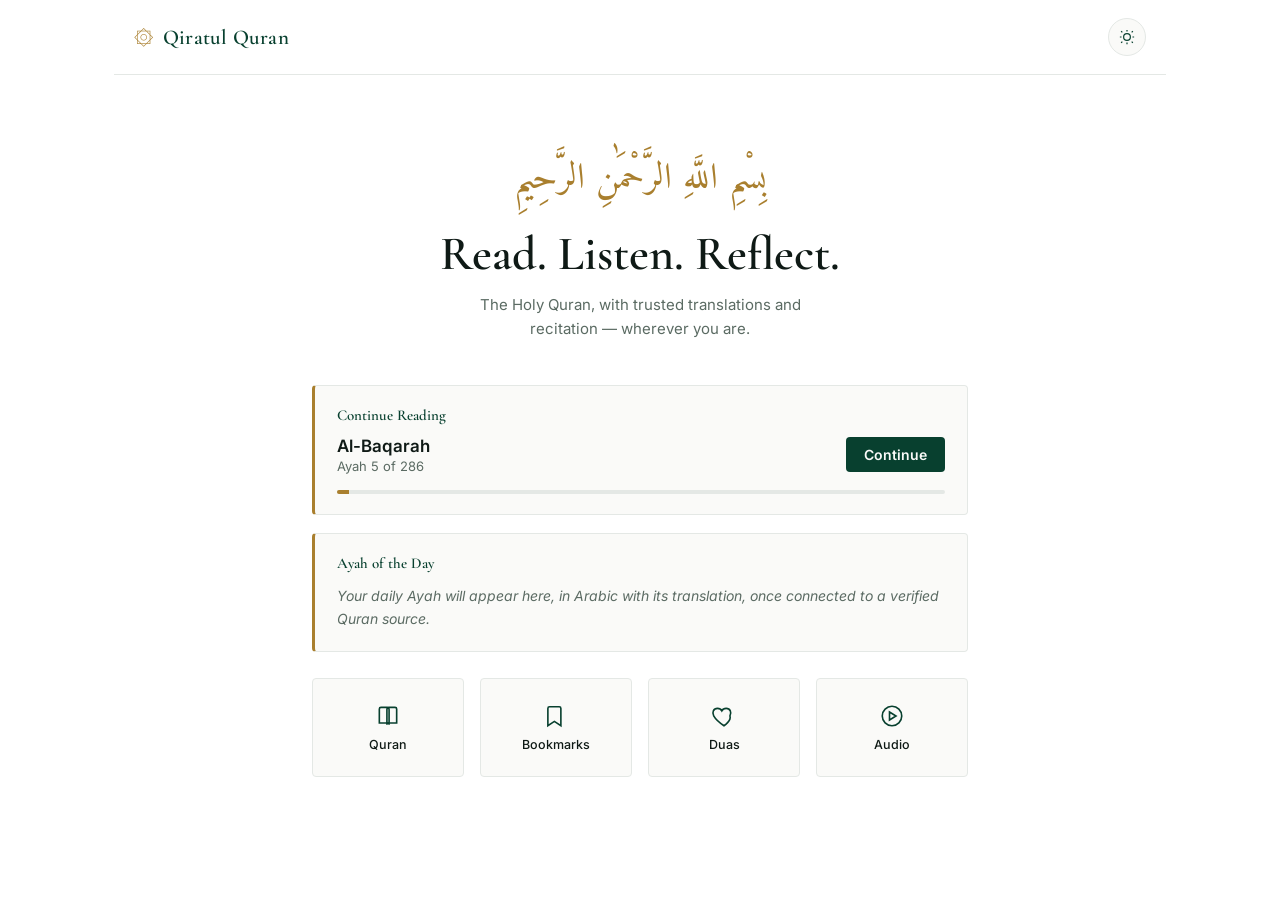
==== index.html @ 1e939fb6 "Add files via upload" ====
<!DOCTYPE html>
<html lang="en">
<head>
<meta charset="UTF-8">
<meta name="viewport" content="width=device-width, initial-scale=1.0">
<title>Qiratul Quran — Read, Listen, Reflect</title>
<meta name="description" content="A clean, authentic way to read, listen to, and reflect on the Holy Quran — with translations, audio, and bookmarks.">
<link rel="preconnect" href="https://fonts.googleapis.com">
<link rel="preconnect" href="https://fonts.gstatic.com" crossorigin>
<link href="https://fonts.googleapis.com/css2?family=Amiri:wght@400;700&family=Cormorant+Garamond:wght@500;600;700&family=Inter:wght@400;500;600;700&display=swap" rel="stylesheet">
<link rel="stylesheet" href="style.css">
</head>
<body>

<div class="app-shell">

  <!-- Top bar -->
  <header class="topbar">
    <div class="brand">
      <span class="brand-mark" aria-hidden="true">۞</span>
      <span class="brand-name">Qiratul Quran</span>
    </div>
    <button class="theme-toggle" id="themeToggle" aria-label="Switch between light and dark mode">
      <svg class="icon-sun" viewBox="0 0 24 24" fill="none" stroke="currentColor" stroke-width="1.6"><circle cx="12" cy="12" r="4.5"/><path d="M12 2.5v2.2M12 19.3v2.2M4.2 4.2l1.55 1.55M18.25 18.25l1.55 1.55M2.5 12h2.2M19.3 12h2.2M4.2 19.8l1.55-1.55M18.25 5.75l1.55-1.55"/></svg>
      <svg class="icon-moon" viewBox="0 0 24 24" fill="none" stroke="currentColor" stroke-width="1.6"><path d="M20 14.2A8.5 8.5 0 1 1 9.8 4a6.8 6.8 0 0 0 10.2 10.2Z"/></svg>
    </button>
  </header>

  <main class="content">

    <!-- Hero -->
    <section class="hero">
      <p class="hero-bismillah" lang="ar" dir="rtl">بِسْمِ اللَّهِ الرَّحْمَٰنِ الرَّحِيمِ</p>
      <h1 class="hero-title">Read. Listen. Reflect.</h1>
      <p class="hero-sub">The Holy Quran, with trusted translations and recitation — wherever you are.</p>
    </section>

    <!-- Continue reading -->
    <section class="panel continue-panel" aria-label="Continue reading">
      <div class="panel-label">Continue Reading</div>
      <div class="continue-row">
        <div class="continue-info">
          <span class="continue-surah">Al-Baqarah</span>
          <span class="continue-ayah">Ayah 5 of 286</span>
        </div>
        <a class="btn btn-primary" href="#">Continue</a>
      </div>
      <div class="progress-track" aria-hidden="true">
        <div class="progress-fill" style="width: 2%;"></div>
      </div>
    </section>

    <!-- Daily Ayah -->
    <section class="panel ayah-panel" aria-label="Ayah of the day">
      <div class="panel-label">Ayah of the Day</div>
      <div class="ayah-placeholder">
        <p>Your daily Ayah will appear here, in Arabic with its translation, once connected to a verified Quran source.</p>
      </div>
    </section>

    <!-- Quick access -->
    <section class="quick-access" aria-label="Quick access">
      <a class="quick-item" href="#">
        <span class="quick-icon" aria-hidden="true">
          <svg viewBox="0 0 24 24" fill="none" stroke="currentColor" stroke-width="1.5"><path d="M4 5.5C4 4.7 4.7 4 5.5 4H11a2 2 0 0 1 2 2v14a1.5 1.5 0 0 0-1.5-1.5H4z"/><path d="M20 5.5c0-.8-.7-1.5-1.5-1.5H13a2 2 0 0 0-2 2v14a1.5 1.5 0 0 1 1.5-1.5H20z"/></svg>
        </span>
        <span class="quick-label">Quran</span>
      </a>
      <a class="quick-item" href="#">
        <span class="quick-icon" aria-hidden="true">
          <svg viewBox="0 0 24 24" fill="none" stroke="currentColor" stroke-width="1.5"><path d="M6 3.5h9a1.5 1.5 0 0 1 1.5 1.5v16l-6-4-6 4V5A1.5 1.5 0 0 1 6 3.5Z"/></svg>
        </span>
        <span class="quick-label">Bookmarks</span>
      </a>
      <a class="quick-item" href="#">
        <span class="quick-icon" aria-hidden="true">
          <svg viewBox="0 0 24 24" fill="none" stroke="currentColor" stroke-width="1.5"><path d="M12 21s-7-4.6-9.5-9.1C.7 8.6 2.3 5 6 5c2 0 3.4 1.1 4 2.2C10.6 6.1 12 5 14 5c3.7 0 5.3 3.6 3.5 6.9C19 16.4 12 21 12 21Z"/></svg>
        </span>
        <span class="quick-label">Duas</span>
      </a>
      <a class="quick-item" href="#">
        <span class="quick-icon" aria-hidden="true">
          <svg viewBox="0 0 24 24" fill="none" stroke="currentColor" stroke-width="1.5"><circle cx="12" cy="12" r="9"/><path d="M9.7 8.3v7.4l6-3.7-6-3.7Z"/></svg>
        </span>
        <span class="quick-label">Audio</span>
      </a>
    </section>

  </main>

  <!-- Bottom nav (mobile) -->
  <nav class="bottom-nav" aria-label="Primary">
    <a class="nav-item is-active" href="#">
      <svg viewBox="0 0 24 24" fill="none" stroke="currentColor" stroke-width="1.6"><path d="M4 11.5 12 4l8 7.5"/><path d="M6 10v9.5h12V10"/></svg>
      <span>Home</span>
    </a>
    <a class="nav-item" href="#">
      <svg viewBox="0 0 24 24" fill="none" stroke="currentColor" stroke-width="1.6"><path d="M4 5.5C4 4.7 4.7 4 5.5 4H11a2 2 0 0 1 2 2v14a1.5 1.5 0 0 0-1.5-1.5H4z"/><path d="M20 5.5c0-.8-.7-1.5-1.5-1.5H13a2 2 0 0 0-2 2v14a1.5 1.5 0 0 1 1.5-1.5H20z"/></svg>
      <span>Quran</span>
    </a>
    <a class="nav-item" href="#">
      <svg viewBox="0 0 24 24" fill="none" stroke="currentColor" stroke-width="1.6"><circle cx="11" cy="11" r="7"/><path d="m20 20-3.5-3.5"/></svg>
      <span>Search</span>
    </a>
    <a class="nav-item" href="#">
      <svg viewBox="0 0 24 24" fill="none" stroke="currentColor" stroke-width="1.6"><path d="M6 3.5h9a1.5 1.5 0 0 1 1.5 1.5v16l-6-4-6 4V5A1.5 1.5 0 0 1 6 3.5Z"/></svg>
      <span>Saved</span>
    </a>
    <a class="nav-item" href="#">
      <svg viewBox="0 0 24 24" fill="none" stroke="currentColor" stroke-width="1.6"><circle cx="12" cy="8" r="3.2"/><path d="M5 20c1-3.5 4-5.3 7-5.3S18 16.5 19 20"/></svg>
      <span>Account</span>
    </a>
  </nav>

</div>

<script src="script.js"></script>
</body>
</html>
---- style.css ----
/* ==========================================================================
   Qiratul Quran — Design tokens
   ========================================================================== */
:root {
  /* Light mode palette — clean, minimal, high-contrast */
  --bg: #FFFFFF;
  --bg-elevated: #FAFAF8;
  --ink: #0F1A16;
  --ink-soft: #5B6B63;
  --primary: #08402F;
  --primary-soft: #EAF2EE;
  --gold: #A97F2E;
  --gold-soft: #F5EDDB;
  --border: #E4E8E5;
  --shadow: 0 1px 2px rgba(15, 26, 22, 0.04);

  --font-arabic: 'Amiri', 'Traditional Arabic', serif;
  --font-display: 'Cormorant Garamond', Georgia, serif;
  --font-body: 'Inter', -apple-system, BlinkMacSystemFont, sans-serif;

  --radius-sm: 4px;
  --radius-md: 10px;
  --container: 720px;
}

[data-theme="dark"] {
  --bg: #06110D;
  --bg-elevated: #0C1B15;
  --ink: #EEF3F0;
  --ink-soft: #93A39B;
  --primary: #3FA382;
  --primary-soft: #112620;
  --gold: #C9A24E;
  --gold-soft: #1D170B;
  --border: #1B2B24;
  --shadow: 0 1px 2px rgba(0, 0, 0, 0.4);
}

* { box-sizing: border-box; }

html, body {
  margin: 0;
  padding: 0;
  background: var(--bg);
  color: var(--ink);
  font-family: var(--font-body);
  -webkit-font-smoothing: antialiased;
  transition: background 0.25s ease, color 0.25s ease;
}

body {
  min-height: 100vh;
}

a {
  color: inherit;
  text-decoration: none;
}

@media (prefers-reduced-motion: reduce) {
  * { animation: none !important; transition: none !important; }
}

/* ==========================================================================
   Shell / layout
   ========================================================================== */
.app-shell {
  max-width: 1100px;
  margin: 0 auto;
  min-height: 100vh;
  display: flex;
  flex-direction: column;
}

.content {
  flex: 1;
  width: 100%;
  max-width: var(--container);
  margin: 0 auto;
  padding: 28px 20px 100px;
}

/* ==========================================================================
   Top bar
   ========================================================================== */
.topbar {
  display: flex;
  align-items: center;
  justify-content: space-between;
  padding: 18px 20px;
  border-bottom: 1px solid var(--border);
}

.brand {
  display: flex;
  align-items: center;
  gap: 10px;
}

.brand-mark {
  color: var(--gold);
  font-size: 20px;
  line-height: 1;
}

.brand-name {
  font-family: var(--font-display);
  font-weight: 600;
  font-size: 21px;
  letter-spacing: 0.01em;
  color: var(--primary);
}

[data-theme="dark"] .brand-name { color: var(--ink); }

.theme-toggle {
  width: 38px;
  height: 38px;
  border-radius: 50%;
  border: 1px solid var(--border);
  background: var(--bg-elevated);
  color: var(--primary);
  display: flex;
  align-items: center;
  justify-content: center;
  cursor: pointer;
}

[data-theme="dark"] .theme-toggle { color: var(--gold); }

.theme-toggle svg { width: 18px; height: 18px; }
.icon-moon { display: none; }
[data-theme="dark"] .icon-sun { display: none; }
[data-theme="dark"] .icon-moon { display: block; }

/* ==========================================================================
   Hero
   ========================================================================== */
.hero {
  text-align: center;
  padding: 28px 0 36px;
  animation: heroFade 0.6s ease both;
}

@keyframes heroFade {
  from { opacity: 0; transform: translateY(6px); }
  to { opacity: 1; transform: translateY(0); }
}

.hero-bismillah {
  font-family: var(--font-arabic);
  font-size: 30px;
  color: var(--gold);
  margin: 0 0 16px;
  line-height: 1.6;
}

.hero-title {
  font-family: var(--font-display);
  font-weight: 600;
  font-size: 40px;
  margin: 0 0 10px;
  color: var(--ink);
}

.hero-sub {
  font-size: 15px;
  color: var(--ink-soft);
  margin: 0 auto;
  max-width: 42ch;
  line-height: 1.6;
}

/* ==========================================================================
   Panels (Continue reading / Daily ayah)
   ========================================================================== */
.panel {
  background: var(--bg-elevated);
  border: 1px solid var(--border);
  border-left: 3px solid var(--gold);
  border-radius: var(--radius-sm);
  padding: 20px 22px;
  margin-bottom: 18px;
}

.panel-label {
  font-family: var(--font-display);
  font-size: 15px;
  font-weight: 600;
  color: var(--primary);
  margin-bottom: 12px;
}

[data-theme="dark"] .panel-label { color: var(--gold); }

.continue-row {
  display: flex;
  align-items: center;
  justify-content: space-between;
  gap: 16px;
}

.continue-info {
  display: flex;
  flex-direction: column;
  gap: 2px;
}

.continue-surah {
  font-size: 17px;
  font-weight: 600;
}

.continue-ayah {
  font-size: 13px;
  color: var(--ink-soft);
}

.btn {
  display: inline-flex;
  align-items: center;
  justify-content: center;
  padding: 9px 18px;
  border-radius: var(--radius-sm);
  font-size: 14px;
  font-weight: 600;
  white-space: nowrap;
}

.btn-primary {
  background: var(--primary);
  color: var(--bg-elevated);
}

[data-theme="dark"] .btn-primary {
  background: var(--gold);
  color: #14100A;
}

.progress-track {
  margin-top: 16px;
  height: 4px;
  border-radius: 2px;
  background: var(--border);
  overflow: hidden;
}

.progress-fill {
  height: 100%;
  background: var(--gold);
}

.ayah-placeholder p {
  margin: 0;
  font-size: 14px;
  font-style: italic;
  color: var(--ink-soft);
  line-height: 1.7;
}

/* ==========================================================================
   Quick access grid
   ========================================================================== */
.quick-access {
  display: grid;
  grid-template-columns: repeat(4, 1fr);
  gap: 10px;
  margin-top: 26px;
}

.quick-item {
  display: flex;
  flex-direction: column;
  align-items: center;
  gap: 8px;
  padding: 18px 8px;
  border: 1px solid var(--border);
  border-radius: var(--radius-sm);
  background: var(--bg-elevated);
}

.quick-icon {
  width: 26px;
  height: 26px;
  color: var(--primary);
}

[data-theme="dark"] .quick-icon { color: var(--gold); }

.quick-icon svg { width: 100%; height: 100%; }

.quick-label {
  font-size: 12.5px;
  font-weight: 500;
  color: var(--ink);
}

/* ==========================================================================
   Bottom nav (mobile)
   ========================================================================== */
.bottom-nav {
  position: fixed;
  bottom: 0;
  left: 0;
  right: 0;
  display: flex;
  justify-content: space-around;
  align-items: center;
  background: var(--bg-elevated);
  border-top: 1px solid var(--border);
  padding: 10px 6px calc(10px + env(safe-area-inset-bottom));
  z-index: 10;
}

.nav-item {
  display: flex;
  flex-direction: column;
  align-items: center;
  gap: 4px;
  color: var(--ink-soft);
  font-size: 10.5px;
  font-weight: 500;
  min-width: 52px;
}

.nav-item svg {
  width: 21px;
  height: 21px;
}

.nav-item.is-active {
  color: var(--primary);
}

[data-theme="dark"] .nav-item.is-active { color: var(--gold); }

/* ==========================================================================
   Tablet and up
   ========================================================================== */
@media (min-width: 700px) {
  .content { padding: 40px 32px 60px; }
  .hero { padding: 36px 0 44px; }
  .hero-bismillah { font-size: 36px; }
  .hero-title { font-size: 48px; }
  .bottom-nav { display: none; }
}

@media (min-width: 960px) {
  .app-shell { padding: 0 24px; }
  .quick-access { gap: 16px; }
  .quick-item { padding: 24px 10px; }
}
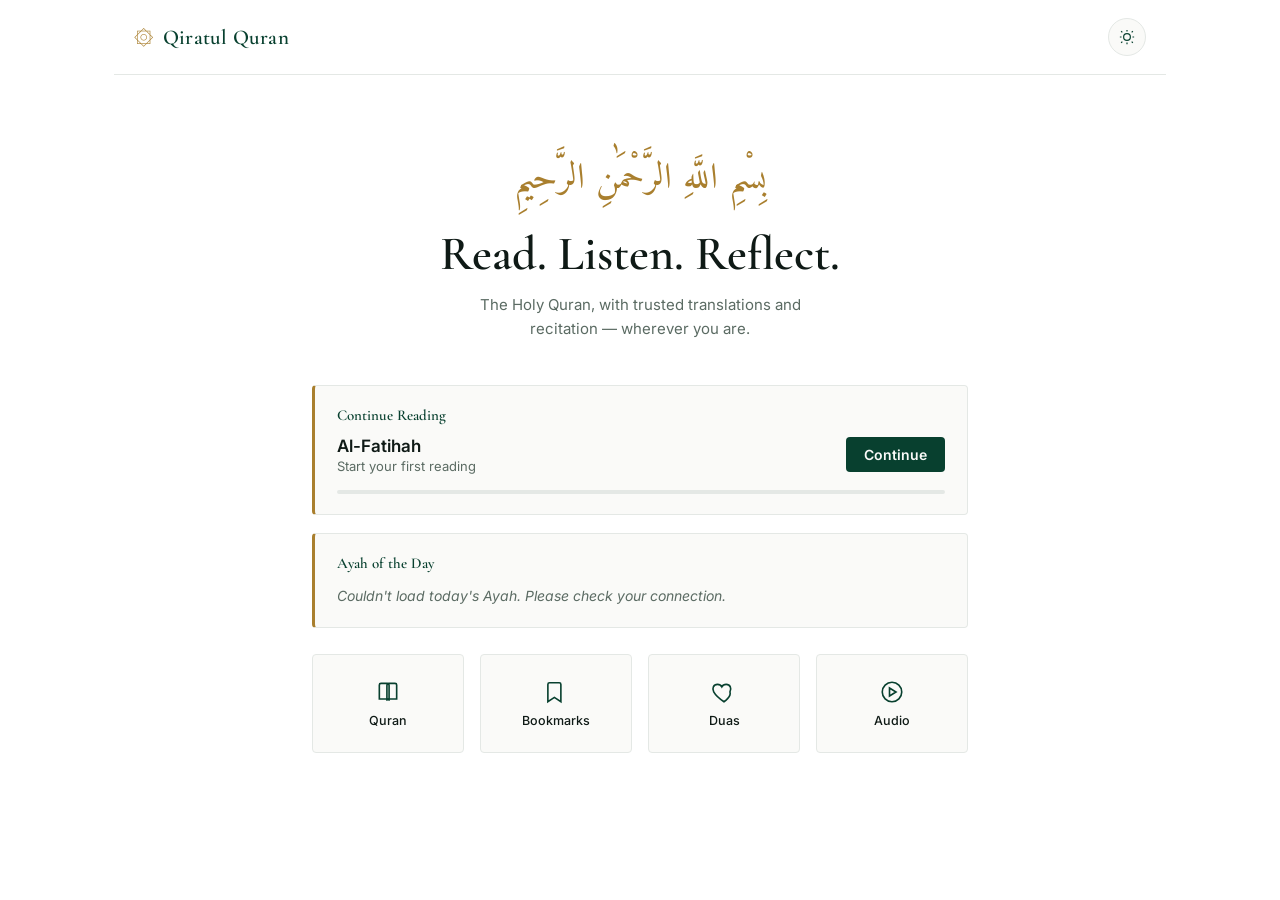
==== commit 2c1952fc: "Add files via upload" ====
--- a/index.html
+++ b/index.html
@@ -36,49 +36,52 @@
     </section>
 
     <!-- Continue reading -->
-    <section class="panel continue-panel" aria-label="Continue reading">
+    <section class="panel continue-panel" id="continuePanel" aria-label="Continue reading" hidden>
       <div class="panel-label">Continue Reading</div>
       <div class="continue-row">
         <div class="continue-info">
-          <span class="continue-surah">Al-Baqarah</span>
-          <span class="continue-ayah">Ayah 5 of 286</span>
+          <span class="continue-surah" id="continueSurah"></span>
+          <span class="continue-ayah" id="continueAyah"></span>
         </div>
-        <a class="btn btn-primary" href="#">Continue</a>
+        <a class="btn btn-primary" id="continueBtn" href="#">Continue</a>
       </div>
       <div class="progress-track" aria-hidden="true">
-        <div class="progress-fill" style="width: 2%;"></div>
+        <div class="progress-fill" id="continueProgress"></div>
       </div>
     </section>
 
     <!-- Daily Ayah -->
     <section class="panel ayah-panel" aria-label="Ayah of the day">
       <div class="panel-label">Ayah of the Day</div>
-      <div class="ayah-placeholder">
-        <p>Your daily Ayah will appear here, in Arabic with its translation, once connected to a verified Quran source.</p>
+      <div id="ayahLoading" class="ayah-placeholder"><p>Loading today's Ayah…</p></div>
+      <div id="ayahContent" hidden>
+        <p class="daily-ayah-arabic" id="dailyAyahArabic" lang="ar" dir="rtl"></p>
+        <p class="daily-ayah-translation" id="dailyAyahTranslation"></p>
+        <p class="daily-ayah-ref" id="dailyAyahRef"></p>
       </div>
     </section>
 
     <!-- Quick access -->
     <section class="quick-access" aria-label="Quick access">
-      <a class="quick-item" href="#">
+      <a class="quick-item" href="quran.html">
         <span class="quick-icon" aria-hidden="true">
           <svg viewBox="0 0 24 24" fill="none" stroke="currentColor" stroke-width="1.5"><path d="M4 5.5C4 4.7 4.7 4 5.5 4H11a2 2 0 0 1 2 2v14a1.5 1.5 0 0 0-1.5-1.5H4z"/><path d="M20 5.5c0-.8-.7-1.5-1.5-1.5H13a2 2 0 0 0-2 2v14a1.5 1.5 0 0 1 1.5-1.5H20z"/></svg>
         </span>
         <span class="quick-label">Quran</span>
       </a>
-      <a class="quick-item" href="#">
+      <a class="quick-item" href="bookmarks.html">
         <span class="quick-icon" aria-hidden="true">
           <svg viewBox="0 0 24 24" fill="none" stroke="currentColor" stroke-width="1.5"><path d="M6 3.5h9a1.5 1.5 0 0 1 1.5 1.5v16l-6-4-6 4V5A1.5 1.5 0 0 1 6 3.5Z"/></svg>
         </span>
         <span class="quick-label">Bookmarks</span>
       </a>
-      <a class="quick-item" href="#">
+      <a class="quick-item" href="duas.html">
         <span class="quick-icon" aria-hidden="true">
           <svg viewBox="0 0 24 24" fill="none" stroke="currentColor" stroke-width="1.5"><path d="M12 21s-7-4.6-9.5-9.1C.7 8.6 2.3 5 6 5c2 0 3.4 1.1 4 2.2C10.6 6.1 12 5 14 5c3.7 0 5.3 3.6 3.5 6.9C19 16.4 12 21 12 21Z"/></svg>
         </span>
         <span class="quick-label">Duas</span>
       </a>
-      <a class="quick-item" href="#">
+      <a class="quick-item" href="quran.html">
         <span class="quick-icon" aria-hidden="true">
           <svg viewBox="0 0 24 24" fill="none" stroke="currentColor" stroke-width="1.5"><circle cx="12" cy="12" r="9"/><path d="M9.7 8.3v7.4l6-3.7-6-3.7Z"/></svg>
         </span>
@@ -94,7 +97,7 @@
       <svg viewBox="0 0 24 24" fill="none" stroke="currentColor" stroke-width="1.6"><path d="M4 11.5 12 4l8 7.5"/><path d="M6 10v9.5h12V10"/></svg>
       <span>Home</span>
     </a>
-    <a class="nav-item" href="#">
+    <a class="nav-item" href="quran.html">
       <svg viewBox="0 0 24 24" fill="none" stroke="currentColor" stroke-width="1.6"><path d="M4 5.5C4 4.7 4.7 4 5.5 4H11a2 2 0 0 1 2 2v14a1.5 1.5 0 0 0-1.5-1.5H4z"/><path d="M20 5.5c0-.8-.7-1.5-1.5-1.5H13a2 2 0 0 0-2 2v14a1.5 1.5 0 0 1 1.5-1.5H20z"/></svg>
       <span>Quran</span>
     </a>
@@ -102,11 +105,11 @@
       <svg viewBox="0 0 24 24" fill="none" stroke="currentColor" stroke-width="1.6"><circle cx="11" cy="11" r="7"/><path d="m20 20-3.5-3.5"/></svg>
       <span>Search</span>
     </a>
-    <a class="nav-item" href="#">
+    <a class="nav-item" href="bookmarks.html">
       <svg viewBox="0 0 24 24" fill="none" stroke="currentColor" stroke-width="1.6"><path d="M6 3.5h9a1.5 1.5 0 0 1 1.5 1.5v16l-6-4-6 4V5A1.5 1.5 0 0 1 6 3.5Z"/></svg>
       <span>Saved</span>
     </a>
-    <a class="nav-item" href="#">
+    <a class="nav-item" href="settings.html">
       <svg viewBox="0 0 24 24" fill="none" stroke="currentColor" stroke-width="1.6"><circle cx="12" cy="8" r="3.2"/><path d="M5 20c1-3.5 4-5.3 7-5.3S18 16.5 19 20"/></svg>
       <span>Account</span>
     </a>
@@ -115,5 +118,6 @@
 </div>
 
 <script src="script.js"></script>
+<script src="home.js"></script>
 </body>
 </html>
--- a/style.css
+++ b/style.css
@@ -335,6 +335,566 @@
 [data-theme="dark"] .nav-item.is-active { color: var(--gold); }
 
 /* ==========================================================================
+   Back link (secondary pages)
+   ========================================================================== */
+.back-link {
+  display: flex;
+  align-items: center;
+  justify-content: center;
+  width: 22px;
+  height: 22px;
+  color: var(--ink);
+  margin-right: 4px;
+}
+
+.back-link svg { width: 20px; height: 20px; }
+
+/* ==========================================================================
+   Search bar
+   ========================================================================== */
+.search-bar {
+  display: flex;
+  align-items: center;
+  gap: 10px;
+  border: 1px solid var(--border);
+  border-radius: var(--radius-sm);
+  padding: 12px 14px;
+  margin-bottom: 16px;
+  background: var(--bg-elevated);
+}
+
+.search-icon {
+  width: 18px;
+  height: 18px;
+  color: var(--ink-soft);
+  flex-shrink: 0;
+}
+
+.search-bar input {
+  border: none;
+  outline: none;
+  background: transparent;
+  font-family: var(--font-body);
+  font-size: 15px;
+  color: var(--ink);
+  width: 100%;
+}
+
+.search-bar input::placeholder {
+  color: var(--ink-soft);
+}
+
+/* ==========================================================================
+   Tabs
+   ========================================================================== */
+.tab-group {
+  display: flex;
+  gap: 4px;
+  border-bottom: 1px solid var(--border);
+  margin-bottom: 6px;
+}
+
+.tab {
+  font-family: var(--font-body);
+  font-size: 14px;
+  font-weight: 600;
+  color: var(--ink-soft);
+  background: none;
+  border: none;
+  padding: 10px 4px;
+  margin-right: 18px;
+  cursor: pointer;
+  position: relative;
+}
+
+.tab.is-active {
+  color: var(--primary);
+}
+
+[data-theme="dark"] .tab.is-active { color: var(--gold); }
+
+.tab.is-active::after {
+  content: '';
+  position: absolute;
+  left: 0;
+  right: 0;
+  bottom: -1px;
+  height: 2px;
+  background: var(--gold);
+}
+
+/* ==========================================================================
+   Item list (Surahs / Juz)
+   ========================================================================== */
+.item-list {
+  list-style: none;
+  margin: 0;
+  padding: 0;
+}
+
+.item-row {
+  border-bottom: 1px solid var(--border);
+}
+
+.item-link {
+  display: flex;
+  align-items: center;
+  gap: 14px;
+  padding: 14px 4px;
+}
+
+.item-number {
+  flex-shrink: 0;
+  width: 30px;
+  height: 30px;
+  border-radius: 50%;
+  border: 1px solid var(--border);
+  display: flex;
+  align-items: center;
+  justify-content: center;
+  font-size: 12.5px;
+  font-weight: 600;
+  color: var(--primary);
+}
+
+[data-theme="dark"] .item-number { color: var(--gold); }
+
+.item-main {
+  flex: 1;
+  min-width: 0;
+  display: flex;
+  flex-direction: column;
+  gap: 2px;
+}
+
+.item-title {
+  font-size: 15.5px;
+  font-weight: 600;
+  color: var(--ink);
+}
+
+.item-meta {
+  font-size: 12.5px;
+  color: var(--ink-soft);
+}
+
+.item-arabic {
+  font-family: var(--font-arabic);
+  font-size: 20px;
+  color: var(--ink);
+  flex-shrink: 0;
+}
+
+/* ==========================================================================
+   State messages (loading / error / empty)
+   ========================================================================== */
+.state-message {
+  text-align: center;
+  padding: 40px 20px;
+  font-size: 14px;
+  color: var(--ink-soft);
+}
+
+.link-btn {
+  background: none;
+  border: none;
+  padding: 0;
+  color: var(--gold);
+  font-weight: 600;
+  cursor: pointer;
+  text-decoration: underline;
+  font-size: 14px;
+}
+
+/* ==========================================================================
+   Topbar actions / icon buttons
+   ========================================================================== */
+.topbar-actions {
+  display: flex;
+  align-items: center;
+  gap: 8px;
+}
+
+.icon-btn {
+  width: 38px;
+  height: 38px;
+  border-radius: 50%;
+  border: 1px solid var(--border);
+  background: var(--bg-elevated);
+  color: var(--primary);
+  display: flex;
+  align-items: center;
+  justify-content: center;
+  cursor: pointer;
+}
+
+[data-theme="dark"] .icon-btn { color: var(--gold); }
+.icon-btn svg { width: 18px; height: 18px; }
+
+/* ==========================================================================
+   Font size popover
+   ========================================================================== */
+.font-popover {
+  position: sticky;
+  top: 0;
+  z-index: 5;
+  background: var(--bg-elevated);
+  border-bottom: 1px solid var(--border);
+  padding: 16px 20px;
+  flex-direction: column;
+  gap: 14px;
+}
+
+.font-popover[hidden] { display: none; }
+.font-popover:not([hidden]) { display: flex; }
+
+.font-popover label {
+  display: flex;
+  flex-direction: column;
+  gap: 6px;
+  font-size: 13px;
+  color: var(--ink-soft);
+}
+
+/* ==========================================================================
+   Quran Reader
+   ========================================================================== */
+.reader-content { padding-bottom: 120px; }
+
+.surah-header {
+  text-align: center;
+  padding: 20px 0 28px;
+  border-bottom: 1px solid var(--border);
+  margin-bottom: 20px;
+}
+
+.surah-header-arabic {
+  font-family: var(--font-arabic);
+  font-size: 32px;
+  margin: 0 0 6px;
+  color: var(--ink);
+}
+
+.surah-header-meta {
+  font-size: 13px;
+  color: var(--ink-soft);
+  margin: 0 0 20px;
+}
+
+.surah-header .hero-bismillah {
+  font-size: 26px;
+  margin: 0;
+}
+
+.ayah-list {
+  list-style: none;
+  margin: 0;
+  padding: 0;
+}
+
+.ayah-item {
+  padding: 22px 0;
+  border-bottom: 1px solid var(--border);
+  transition: background 0.4s ease;
+}
+
+.ayah-item.is-highlighted,
+.ayah-item.is-playing {
+  background: var(--gold-soft);
+  border-radius: var(--radius-sm);
+  padding-left: 10px;
+  padding-right: 10px;
+}
+
+.ayah-arabic {
+  font-family: var(--font-arabic);
+  font-size: var(--reader-arabic-size, 28px);
+  line-height: 2.1;
+  text-align: right;
+  color: var(--ink);
+  margin: 0 0 14px;
+}
+
+.ayah-number-badge {
+  display: inline-flex;
+  align-items: center;
+  justify-content: center;
+  width: 26px;
+  height: 26px;
+  border-radius: 50%;
+  border: 1px solid var(--gold);
+  color: var(--gold);
+  font-family: var(--font-body);
+  font-size: 11px;
+  font-weight: 600;
+  vertical-align: middle;
+}
+
+.ayah-translation {
+  font-size: var(--reader-translation-size, 16px);
+  line-height: 1.7;
+  color: var(--ink-soft);
+  margin: 0 0 14px;
+}
+
+.ayah-actions {
+  display: flex;
+  gap: 18px;
+}
+
+.ayah-action-btn {
+  background: none;
+  border: none;
+  padding: 4px;
+  color: var(--ink-soft);
+  cursor: pointer;
+}
+
+.ayah-action-btn svg { width: 18px; height: 18px; }
+
+.ayah-action-btn.is-active,
+.ayah-action-btn.bookmark-btn.is-active { color: var(--gold); }
+
+.ayah-action-btn.is-flashed { color: var(--primary); }
+[data-theme="dark"] .ayah-action-btn.is-flashed { color: var(--gold); }
+
+/* Audio bar */
+.audio-bar {
+  position: fixed;
+  left: 0;
+  right: 0;
+  bottom: 0;
+  align-items: center;
+  justify-content: center;
+  gap: 22px;
+  padding: 14px 20px calc(14px + env(safe-area-inset-bottom));
+  background: var(--bg-elevated);
+  border-top: 1px solid var(--border);
+  z-index: 10;
+}
+
+.audio-bar[hidden] { display: none; }
+.audio-bar:not([hidden]) { display: flex; }
+
+.audio-btn {
+  background: none;
+  border: none;
+  color: var(--primary);
+  cursor: pointer;
+  display: flex;
+}
+
+[data-theme="dark"] .audio-btn { color: var(--gold); }
+.audio-btn svg { width: 22px; height: 22px; }
+
+.audio-btn-play {
+  width: 46px;
+  height: 46px;
+  border-radius: 50%;
+  background: var(--primary);
+  color: var(--bg-elevated);
+  align-items: center;
+  justify-content: center;
+}
+
+[data-theme="dark"] .audio-btn-play { background: var(--gold); color: #14100A; }
+.audio-btn-play svg { width: 20px; height: 20px; }
+
+.audio-label {
+  font-size: 12.5px;
+  color: var(--ink-soft);
+  min-width: 60px;
+}
+
+/* ==========================================================================
+   Daily ayah (home)
+   ========================================================================== */
+.daily-ayah-arabic {
+  font-family: var(--font-arabic);
+  font-size: 24px;
+  text-align: right;
+  line-height: 1.9;
+  color: var(--ink);
+  margin: 0 0 12px;
+}
+
+.daily-ayah-translation {
+  font-size: 14px;
+  color: var(--ink-soft);
+  line-height: 1.6;
+  margin: 0 0 8px;
+}
+
+.daily-ayah-ref {
+  font-size: 12px;
+  color: var(--gold);
+  font-weight: 600;
+  margin: 0;
+}
+
+/* ==========================================================================
+   Duas page
+   ========================================================================== */
+.page-intro {
+  font-size: 13.5px;
+  color: var(--ink-soft);
+  line-height: 1.6;
+  margin: 0 0 22px;
+}
+
+.dua-category-grid {
+  grid-template-columns: repeat(2, 1fr);
+  gap: 10px;
+}
+
+.dua-category-grid[hidden] { display: none; }
+.dua-category-grid:not([hidden]) { display: grid; }
+
+.dua-category-card {
+  border: 1px solid var(--border);
+  border-left: 3px solid var(--gold);
+  border-radius: var(--radius-sm);
+  padding: 18px 16px;
+  background: var(--bg-elevated);
+}
+
+.dua-category-label {
+  font-size: 14px;
+  font-weight: 600;
+  color: var(--ink);
+}
+
+.dua-list {
+  list-style: none;
+  margin: 0;
+  padding: 0;
+}
+
+.dua-item {
+  padding: 20px 0;
+  border-bottom: 1px solid var(--border);
+}
+
+.dua-arabic {
+  font-family: var(--font-arabic);
+  font-size: 22px;
+  text-align: right;
+  line-height: 2;
+  color: var(--ink);
+  margin: 0 0 10px;
+}
+
+.dua-translation {
+  font-size: 14.5px;
+  color: var(--ink-soft);
+  line-height: 1.6;
+  margin: 0;
+}
+
+/* ==========================================================================
+   Bookmarks page extras
+   ========================================================================== */
+.item-row {
+  position: relative;
+  display: flex;
+  align-items: center;
+}
+
+.item-row .item-link { flex: 1; }
+
+.remove-bookmark-btn {
+  background: none;
+  border: none;
+  color: var(--ink-soft);
+  padding: 8px;
+  cursor: pointer;
+}
+
+.remove-bookmark-btn svg { width: 16px; height: 16px; }
+
+/* ==========================================================================
+   Settings page
+   ========================================================================== */
+.settings-section {
+  margin-bottom: 30px;
+}
+
+.settings-heading {
+  font-family: var(--font-display);
+  font-size: 18px;
+  font-weight: 600;
+  color: var(--primary);
+  margin: 0 0 14px;
+}
+
+[data-theme="dark"] .settings-heading { color: var(--gold); }
+
+.settings-row {
+  display: flex;
+  align-items: center;
+  justify-content: space-between;
+  padding: 14px 0;
+  border-bottom: 1px solid var(--border);
+  font-size: 14.5px;
+}
+
+.settings-row-stack {
+  flex-direction: column;
+  align-items: stretch;
+  gap: 10px;
+}
+
+.settings-row-stack label {
+  font-size: 14.5px;
+  color: var(--ink);
+}
+
+.settings-text {
+  font-size: 13.5px;
+  color: var(--ink-soft);
+  line-height: 1.7;
+  margin: 0;
+}
+
+.segmented {
+  display: flex;
+  border: 1px solid var(--border);
+  border-radius: var(--radius-sm);
+  overflow: hidden;
+}
+
+.segmented button {
+  background: var(--bg-elevated);
+  border: none;
+  padding: 7px 14px;
+  font-size: 13px;
+  font-weight: 500;
+  color: var(--ink-soft);
+  cursor: pointer;
+}
+
+.segmented button.is-active {
+  background: var(--primary);
+  color: var(--bg-elevated);
+}
+
+[data-theme="dark"] .segmented button.is-active {
+  background: var(--gold);
+  color: #14100A;
+}
+
+.select-input {
+  width: 100%;
+  padding: 10px 12px;
+  border: 1px solid var(--border);
+  border-radius: var(--radius-sm);
+  background: var(--bg-elevated);
+  color: var(--ink);
+  font-family: var(--font-body);
+  font-size: 14px;
+}
+
+/* ==========================================================================
    Tablet and up
    ========================================================================== */
 @media (min-width: 700px) {
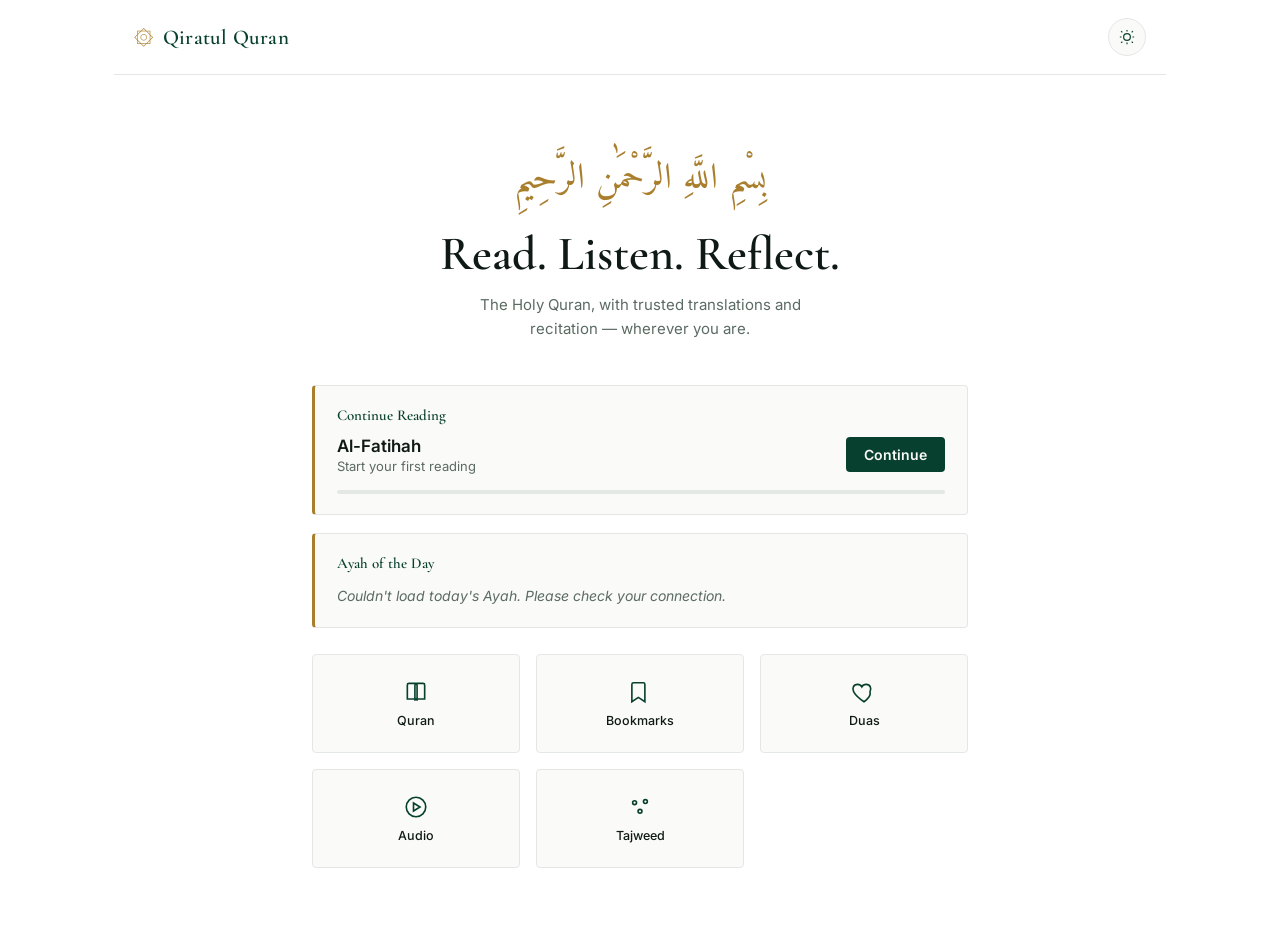
==== commit 5711bc23: "Add files via upload" ====
--- a/index.html
+++ b/index.html
@@ -87,6 +87,12 @@
         </span>
         <span class="quick-label">Audio</span>
       </a>
+      <a class="quick-item" href="tajweed-guide.html">
+        <span class="quick-icon" aria-hidden="true">
+          <svg viewBox="0 0 24 24" fill="none" stroke="currentColor" stroke-width="1.5"><circle cx="7" cy="8" r="1.8"/><circle cx="17" cy="7" r="1.8"/><circle cx="12" cy="16" r="1.8"/></svg>
+        </span>
+        <span class="quick-label">Tajweed</span>
+      </a>
     </section>
 
   </main>
--- a/style.css
+++ b/style.css
@@ -263,7 +263,7 @@
    ========================================================================== */
 .quick-access {
   display: grid;
-  grid-template-columns: repeat(4, 1fr);
+  grid-template-columns: repeat(3, 1fr);
   gap: 10px;
   margin-top: 26px;
 }
@@ -531,6 +531,18 @@
 [data-theme="dark"] .icon-btn { color: var(--gold); }
 .icon-btn svg { width: 18px; height: 18px; }
 
+.icon-btn.is-active {
+  background: var(--primary);
+  color: var(--bg-elevated);
+  border-color: var(--primary);
+}
+
+[data-theme="dark"] .icon-btn.is-active {
+  background: var(--gold);
+  color: #14100A;
+  border-color: var(--gold);
+}
+
 /* ==========================================================================
    Font size popover
    ========================================================================== */
@@ -586,11 +598,40 @@
   margin: 0;
 }
 
+.source-label {
+  font-size: 11.5px;
+  color: var(--ink-soft);
+  margin: 14px 0 0;
+  text-align: center;
+}
+
+.reader-content > .source-label {
+  text-align: left;
+  margin: 0 0 16px;
+}
+
 .ayah-list {
   list-style: none;
   margin: 0;
   padding: 0;
 }
+
+.surah-divider {
+  display: flex;
+  align-items: center;
+  justify-content: space-between;
+  padding: 16px 14px;
+  margin: 10px 0;
+  background: var(--gold-soft);
+  border-radius: var(--radius-sm);
+  font-family: var(--font-display);
+  font-weight: 600;
+  font-size: 15px;
+  color: var(--primary);
+}
+
+[data-theme="dark"] .surah-divider { color: var(--gold); }
+.surah-divider span:last-child { font-family: var(--font-arabic); font-size: 18px; }
 
 .ayah-item {
   padding: 22px 0;
@@ -895,6 +936,197 @@
 }
 
 /* ==========================================================================
+   Tajweed lesson book
+   ========================================================================== */
+.lesson-card {
+  border: 1px solid var(--border);
+  border-radius: var(--radius-sm);
+  margin-bottom: 12px;
+  overflow: hidden;
+}
+
+.lesson-title {
+  padding: 16px 18px;
+  font-family: var(--font-display);
+  font-size: 17px;
+  font-weight: 600;
+  color: var(--primary);
+  cursor: pointer;
+  list-style: none;
+  background: var(--bg-elevated);
+}
+
+.lesson-title::-webkit-details-marker { display: none; }
+[data-theme="dark"] .lesson-title { color: var(--gold); }
+
+.lesson-body {
+  padding: 4px 18px 20px;
+}
+
+.lesson-intro {
+  font-size: 13.5px;
+  color: var(--ink-soft);
+  line-height: 1.65;
+  margin: 0 0 16px;
+}
+
+.tajweed-rule-card {
+  border-top: 1px solid var(--border);
+  padding: 14px 0;
+}
+
+.tajweed-rule-head {
+  display: flex;
+  align-items: center;
+  justify-content: space-between;
+  gap: 10px;
+  margin-bottom: 6px;
+}
+
+.tajweed-rule-name {
+  font-size: 14px;
+  font-weight: 600;
+  color: var(--ink);
+}
+
+.tajweed-rule-letters {
+  font-family: var(--font-arabic);
+  font-size: 19px;
+  color: var(--gold);
+  flex-shrink: 0;
+}
+
+.tajweed-rule-desc {
+  font-size: 13px;
+  color: var(--ink-soft);
+  line-height: 1.6;
+  margin: 0;
+}
+
+.quiz-block {
+  margin-top: 18px;
+  padding-top: 16px;
+  border-top: 1px dashed var(--border);
+}
+
+.quiz-heading {
+  font-size: 12px;
+  font-weight: 600;
+  text-transform: uppercase;
+  letter-spacing: 0.04em;
+  color: var(--gold);
+  margin: 0 0 12px;
+}
+
+.quiz-question {
+  margin-bottom: 18px;
+}
+
+.quiz-prompt {
+  font-size: 14px;
+  font-weight: 500;
+  color: var(--ink);
+  margin: 0 0 10px;
+}
+
+.quiz-options {
+  display: flex;
+  flex-direction: column;
+  gap: 8px;
+}
+
+.quiz-option {
+  text-align: left;
+  padding: 10px 14px;
+  border: 1px solid var(--border);
+  border-radius: var(--radius-sm);
+  background: var(--bg-elevated);
+  color: var(--ink);
+  font-family: var(--font-body);
+  font-size: 13.5px;
+  cursor: pointer;
+}
+
+.quiz-option:disabled { cursor: default; }
+
+.quiz-option.is-correct {
+  border-color: #3FA382;
+  background: var(--primary-soft);
+  font-weight: 600;
+}
+
+.quiz-option.is-incorrect {
+  border-color: #DD0008;
+  background: rgba(221, 0, 8, 0.08);
+}
+
+.quiz-feedback {
+  font-size: 13px;
+  color: var(--ink-soft);
+  margin: 10px 0 0;
+  line-height: 1.5;
+}
+
+.quiz-feedback.is-correct-text { color: var(--primary); }
+[data-theme="dark"] .quiz-feedback.is-correct-text { color: var(--gold); }
+
+/* ==========================================================================
+   Tajweed color coding (verified rule colors from AlQuran Cloud)
+   ========================================================================== */
+.tw-h, .tw-s, .tw-l { color: #9C9C9C; }
+.tw-n { color: #537FFF; }
+.tw-p { color: #4050FF; }
+.tw-m { color: #000EBC; }
+.tw-q { color: #DD0008; }
+.tw-o { color: #2144C1; }
+.tw-c { color: #D500B7; }
+.tw-f { color: #9400A8; }
+.tw-w { color: #58B800; }
+.tw-i { color: #26BFFD; }
+.tw-a { color: #169777; }
+.tw-u { color: #169200; }
+.tw-d, .tw-b { color: #A1A1A1; }
+.tw-g { color: #FF7E1E; }
+
+.tajweed-legend {
+  list-style: none;
+  margin: 0;
+  padding: 0;
+}
+
+.tajweed-legend-item {
+  display: flex;
+  align-items: flex-start;
+  gap: 12px;
+  padding: 14px 0;
+  border-bottom: 1px solid var(--border);
+}
+
+.tajweed-swatch {
+  width: 16px;
+  height: 16px;
+  border-radius: 50%;
+  flex-shrink: 0;
+  margin-top: 3px;
+}
+
+.tajweed-legend-text { flex: 1; }
+
+.tajweed-legend-name {
+  font-size: 14.5px;
+  font-weight: 600;
+  color: var(--ink);
+  margin: 0 0 3px;
+}
+
+.tajweed-legend-desc {
+  font-size: 13px;
+  color: var(--ink-soft);
+  line-height: 1.5;
+  margin: 0;
+}
+
+/* ==========================================================================
    Tablet and up
    ========================================================================== */
 @media (min-width: 700px) {
